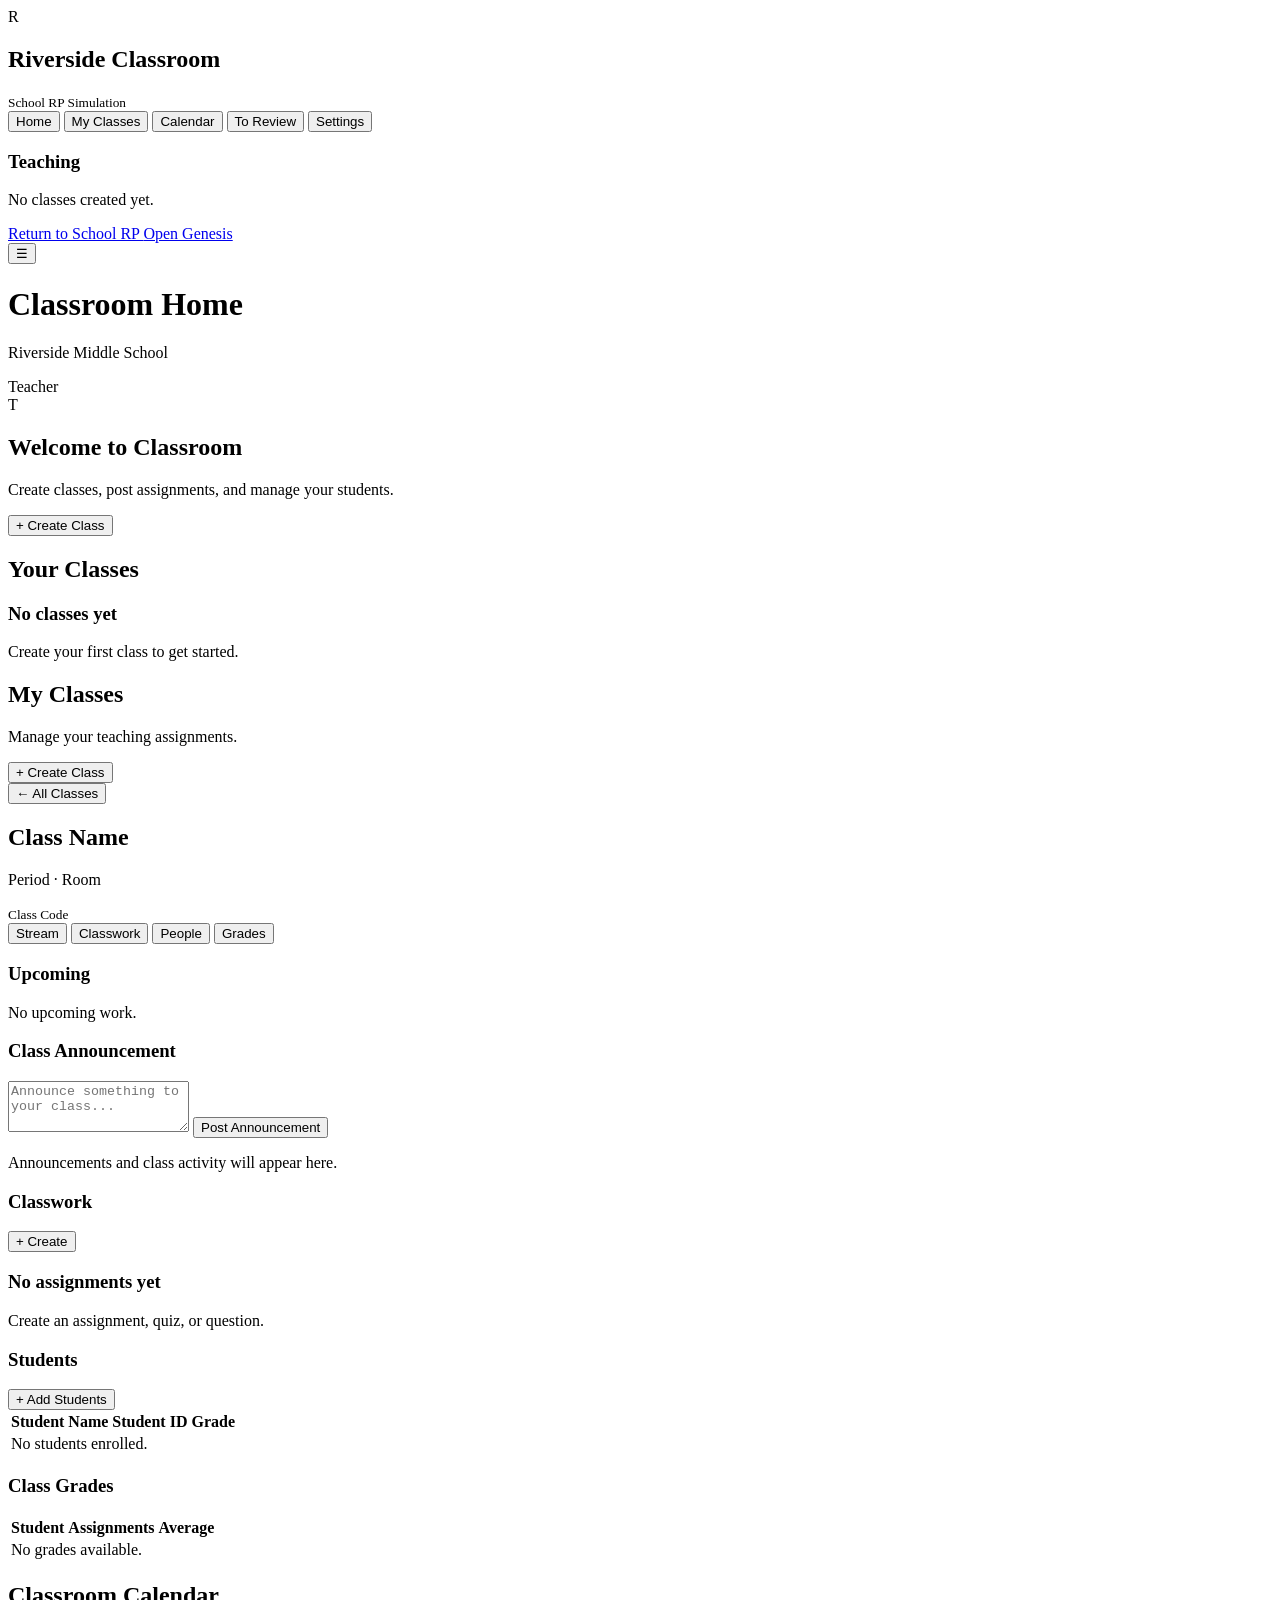
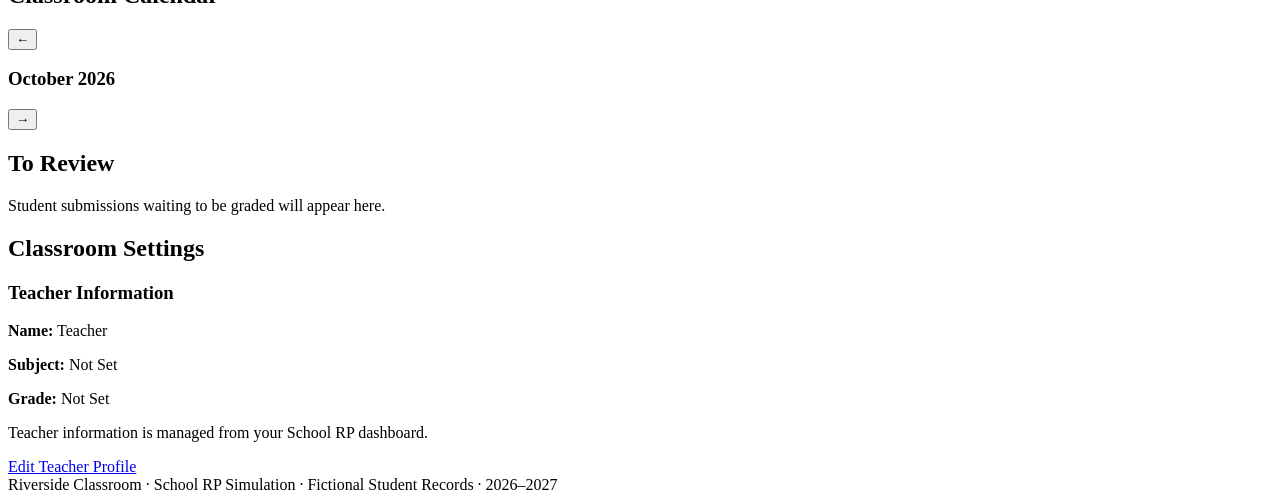
==== classroom.html @ 107ff5e7 "Create classroom.html with application layout Initial creation of classroom.html with structure for " ====
<!DOCTYPE html>
<html lang="en">
<head>
    <meta charset="UTF-8">
    <meta name="viewport"
          content="width=device-width, initial-scale=1.0">

    <title>Riverside Classroom | School RP</title>

    <link rel="stylesheet" href="classroom.css">
    <script src="classroom.js" defer></script>
</head>

<body>

<div class="app-layout">

    <!-- SIDEBAR -->
    <aside class="sidebar" id="sidebar">

        <div class="sidebar-brand">
            <div class="brand-icon">R</div>

            <div>
                <h2>Riverside Classroom</h2>
                <small>School RP Simulation</small>
            </div>
        </div>

        <nav class="sidebar-nav"
             aria-label="Classroom navigation">

            <button class="nav-item active"
                    data-view="home">
                Home
            </button>

            <button class="nav-item"
                    data-view="classes">
                My Classes
            </button>

            <button class="nav-item"
                    data-view="calendar">
                Calendar
            </button>

            <button class="nav-item"
                    data-view="todo">
                To Review
            </button>

            <button class="nav-item"
                    data-view="settings">
                Settings
            </button>

        </nav>

        <div class="sidebar-section">

            <h3>Teaching</h3>

            <div id="sidebarClassList">
                <p class="muted">
                    No classes created yet.
                </p>
            </div>

        </div>

        <div class="sidebar-bottom">

            <a href="index.html">
                Return to School RP
            </a>

            <a href="genesis.html">
                Open Genesis
            </a>

        </div>

    </aside>

    <!-- MAIN APPLICATION -->
    <div class="main-area">

        <!-- TOP HEADER -->
        <header class="topbar">

            <div class="topbar-left">

                <button id="menuToggle"
                        aria-label="Toggle sidebar">
                    ☰
                </button>

                <div>
                    <h1 id="pageTitle">Classroom Home</h1>
                    <p>Riverside Middle School</p>
                </div>

            </div>

            <div class="topbar-right">

                <span id="teacherDisplay">
                    Teacher
                </span>

                <div class="teacher-avatar"
                     aria-label="Teacher profile">
                    T
                </div>

            </div>

        </header>

        <main class="content">

            <!-- HOME PAGE -->
            <section class="view active" id="homeView">

                <div class="welcome-banner">

                    <h2 id="welcomeMessage">
                        Welcome to Classroom
                    </h2>

                    <p>
                        Create classes, post assignments,
                        and manage your students.
                    </p>

                    <button id="homeCreateClass"
                            class="primary-btn">
                        + Create Class
                    </button>

                </div>

                <div class="section-heading">
                    <h2>Your Classes</h2>
                </div>

                <div class="class-grid"
                     id="homeClassGrid">

                    <div class="empty-state">
                        <h3>No classes yet</h3>
                        <p>
                            Create your first class
                            to get started.
                        </p>
                    </div>

                </div>

            </section>

            <!-- MY CLASSES -->
            <section class="view" id="classesView">

                <div class="section-heading">

                    <div>
                        <h2>My Classes</h2>
                        <p>
                            Manage your teaching
                            assignments.
                        </p>
                    </div>

                    <button id="createClassButton"
                            class="primary-btn">
                        + Create Class
                    </button>

                </div>

                <div class="class-grid"
                     id="classGrid">
                </div>

            </section>

            <!-- INDIVIDUAL CLASS -->
            <section class="view" id="classDetailView">

                <button id="backToClasses"
                        class="text-btn">
                    ← All Classes
                </button>

                <div class="class-banner">

                    <h2 id="classTitle">
                        Class Name
                    </h2>

                    <p id="classSubtitle">
                        Period · Room
                    </p>

                    <small id="classCodeDisplay">
                        Class Code
                    </small>

                </div>

                <!-- CLASS TABS -->
                <nav class="class-tabs"
                     aria-label="Class sections">

                    <button class="class-tab active"
                            data-class-tab="stream">
                        Stream
                    </button>

                    <button class="class-tab"
                            data-class-tab="classwork">
                        Classwork
                    </button>

                    <button class="class-tab"
                            data-class-tab="people">
                        People
                    </button>

                    <button class="class-tab"
                            data-class-tab="grades">
                        Grades
                    </button>

                </nav>

                <!-- STREAM -->
                <div class="class-panel active"
                     id="streamPanel">

                    <div class="stream-layout">

                        <aside class="stream-sidebar">

                            <div class="panel-card">
                                <h3>Upcoming</h3>

                                <div id="upcomingWork">
                                    <p class="muted">
                                        No upcoming work.
                                    </p>
                                </div>
                            </div>

                        </aside>

                        <div class="stream-main">

                            <div class="panel-card">

                                <h3>Class Announcement</h3>

                                <textarea
                                    id="announcementText"
                                    rows="3"
                                    placeholder="Announce something to your class..."
                                ></textarea>

                                <button id="postAnnouncement"
                                        class="primary-btn">
                                    Post Announcement
                                </button>

                            </div>

                            <div id="streamPosts">
                                <div class="empty-state">
                                    <p>
                                        Announcements and
                                        class activity will
                                        appear here.
                                    </p>
                                </div>
                            </div>

                        </div>

                    </div>

                </div>

                <!-- CLASSWORK -->
                <div class="class-panel"
                     id="classworkPanel">

                    <div class="section-heading">

                        <h3>Classwork</h3>

                        <button id="openCreateWork"
                                class="primary-btn">
                            + Create
                        </button>

                    </div>

                    <div id="classworkList">

                        <div class="empty-state">
                            <h3>No assignments yet</h3>
                            <p>
                                Create an assignment,
                                quiz, or question.
                            </p>
                        </div>

                    </div>

                </div>

                <!-- PEOPLE -->
                <div class="class-panel"
                     id="peoplePanel">

                    <div class="section-heading">

                        <h3>Students</h3>

                        <button id="addStudentsButton"
                                class="primary-btn">
                            + Add Students
                        </button>

                    </div>

                    <div class="panel-card">

                        <table class="data-table">

                            <thead>
                                <tr>
                                    <th>Student Name</th>
                                    <th>Student ID</th>
                                    <th>Grade</th>
                                </tr>
                            </thead>

                            <tbody id="classStudentList">
                                <tr>
                                    <td colspan="3">
                                        No students enrolled.
                                    </td>
                                </tr>
                            </tbody>

                        </table>

                    </div>

                </div>

                <!-- GRADES -->
                <div class="class-panel"
                     id="gradesPanel">

                    <div class="section-heading">
                        <h3>Class Grades</h3>
                    </div>

                    <div class="panel-card">

                        <div class="table-wrapper">

                            <table class="data-table">

                                <thead>
                                    <tr>
                                        <th>Student</th>
                                        <th>Assignments</th>
                                        <th>Average</th>
                                    </tr>
                                </thead>

                                <tbody id="classGradesBody">
                                    <tr>
                                        <td colspan="3">
                                            No grades available.
                                        </td>
                                    </tr>
                                </tbody>

                            </table>

                        </div>

                    </div>

                </div>

            </section>

            <!-- CALENDAR -->
            <section class="view" id="calendarView">

                <div class="section-heading">
                    <h2>Classroom Calendar</h2>
                </div>

                <div class="panel-card">

                    <div class="calendar-toolbar">

                        <button id="previousMonth">
                            ←
                        </button>

                        <h3 id="calendarMonth">
                            October 2026
                        </h3>

                        <button id="nextMonth">
                            →
                        </button>

                    </div>

                    <div id="calendarGrid"
                         class="calendar-grid">
                    </div>

                </div>

            </section>

            <!-- TO REVIEW -->
            <section class="view" id="todoView">

                <div class="section-heading">
                    <h2>To Review</h2>
                </div>

                <div class="panel-card">

                    <p>
                        Student submissions waiting
                        to be graded will appear here.
                    </p>

                    <div id="reviewList"></div>

                </div>

            </section>

            <!-- SETTINGS -->
            <section class="view" id="settingsView">

                <div class="section-heading">
                    <h2>Classroom Settings</h2>
                </div>

                <div class="panel-card">

                    <h3>Teacher Information</h3>

                    <p>
                        <strong>Name:</strong>
                        <span id="settingsTeacherName">
                            Teacher
                        </span>
                    </p>

                    <p>
                        <strong>Subject:</strong>
                        <span id="settingsTeacherSubject">
                            Not Set
                        </span>
                    </p>

                    <p>
                        <strong>Grade:</strong>
                        <span id="settingsTeacherGrade">
                            Not Set
                        </span>
                    </p>

                    <p class="muted">
                        Teacher information is managed
                        from your School RP dashboard.
                    </p>

                    <a href="index.html">
                        Edit Teacher Profile
                    </a>

                </div>

            </section>

        </main>

    </div>

</div>

<!-- CREATE CLASS DIALOG -->
<dialog id="createClassDialog"
        class="app-dialog">

    <form id="createClassForm">

        <h2>Create Class</h2>

        <label for="newClassName">
            Class Name
        </label>

        <input type="text"
               id="newClassName"
               placeholder="Mathematics 7"
               required>

        <label for="newClassSection">
            Section / Period
        </label>

        <input type="text"
               id="newClassSection"
               placeholder="Period 1">

        <label for="newClassRoom">
            Room
        </label>

        <input type="text"
               id="newClassRoom"
               placeholder="204">

        <label for="newClassSubject">
            Subject
        </label>

        <select id="newClassSubject">
            <option value="Math">Mathematics</option>
            <option value="ELA">English Language Arts</option>
            <option value="Science">Science</option>
            <option value="Social Studies">
                Social Studies
            </option>
            <option value="PE">
                Physical Education
            </option>
            <option value="Art">Art</option>
            <option value="Music">Music</option>
        </select>

        <div class="dialog-actions">

            <button type="button"
                    id="cancelCreateClass">
                Cancel
            </button>

            <button type="submit"
                    class="primary-btn">
                Create Class
            </button>

        </div>

    </form>

</dialog>

<!-- CREATE ASSIGNMENT DIALOG -->
<dialog id="createWorkDialog"
        class="app-dialog">

    <form id="createWorkForm">

        <h2>Create Classwork</h2>

        <label for="workType">
            Type
        </label>

        <select id="workType">
            <option value="assignment">
                Assignment
            </option>
            <option value="quiz">
                Quiz
            </option>
            <option value="question">
                Question
            </option>
            <option value="material">
                Material
            </option>
        </select>

        <label for="workTitle">
            Title
        </label>

        <input type="text"
               id="workTitle"
               placeholder="Chapter 1 Homework"
               required>

        <label for="workInstructions">
            Instructions
        </label>

        <textarea id="workInstructions"
                  rows="4"
                  placeholder="Enter instructions..."></textarea>

        <label for="workPoints">
            Points
        </label>

        <input type="number"
               id="workPoints"
               min="0"
               value="100">

        <label for="workDueDate">
            Due Date
        </label>

        <input type="date"
               id="workDueDate">

        <label for="workTopic">
            Topic
        </label>

        <input type="text"
               id="workTopic"
               placeholder="Unit 1">

        <div class="dialog-actions">

            <button type="button"
                    id="cancelCreateWork">
                Cancel
            </button>

            <button type="submit"
                    class="primary-btn">
                Post Classwork
            </button>

        </div>

    </form>

</dialog>

<!-- QUIZ BUILDER DIALOG -->
<dialog id="quizBuilderDialog"
        class="app-dialog wide-dialog">

    <form id="quizBuilderForm">

        <h2>Quiz Builder</h2>

        <p>
            Create a Forms-style quiz for
            your fictional students.
        </p>

        <label for="quizTitle">
            Quiz Title
        </label>

        <input type="text"
               id="quizTitle"
               placeholder="Unit 1 Quiz"
               required>

        <label for="quizDescription">
            Description
        </label>

        <textarea id="quizDescription"
                  rows="3"></textarea>

        <div id="quizQuestions"></div>

        <button type="button"
                id="addQuizQuestion">
            + Add Question
        </button>

        <div class="dialog-actions">

            <button type="button"
                    id="cancelQuizBuilder">
                Cancel
            </button>

            <button type="submit"
                    class="primary-btn">
                Save Quiz
            </button>

        </div>

    </form>

</dialog>

<!-- ADD STUDENTS DIALOG -->
<dialog id="addStudentsDialog"
        class="app-dialog">

    <h2>Add Fictional Students</h2>

    <p>
        Select students from the
        School RP student directory.
    </p>

    <div id="availableStudents"></div>

    <div class="dialog-actions">

        <button type="button"
                id="closeAddStudents">
            Cancel
        </button>

        <button type="button"
                id="saveClassStudents"
                class="primary-btn">
            Add Selected Students
        </button>

    </div>

</dialog>

<footer class="app-footer">
    Riverside Classroom · School RP Simulation ·
    Fictional Student Records · 2026–2027
</footer>

</body>
</html>
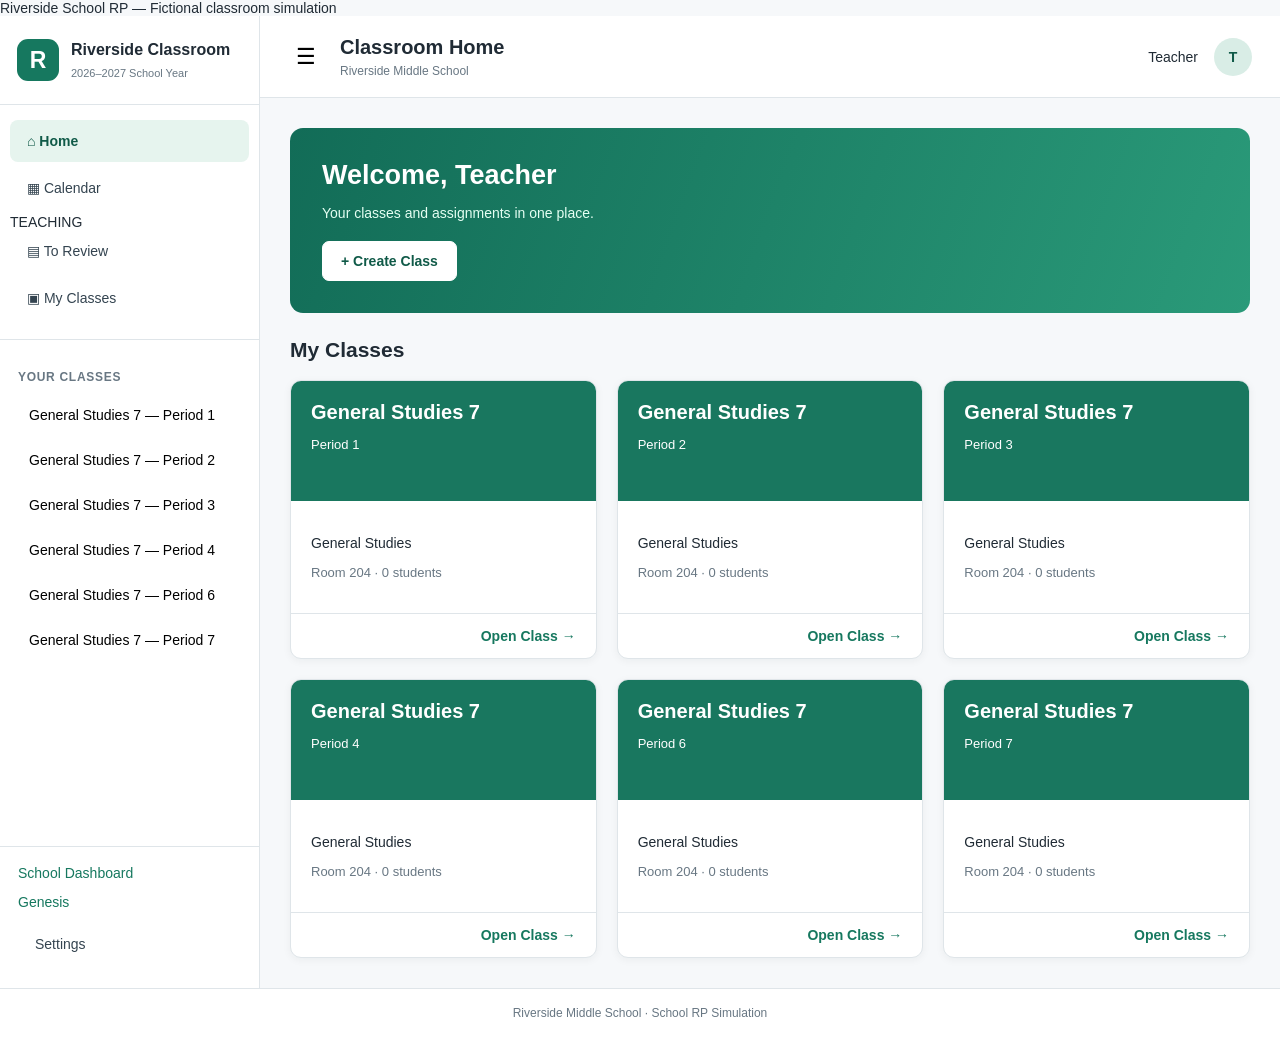
==== commit 361655f9: "Update print statement from 'Hello' to 'Goodbye'" ====
--- a/classroom.html
+++ b/classroom.html
@@ -2,752 +2,730 @@
 <!DOCTYPE html>
 <html lang="en">
 <head>
-    <meta charset="UTF-8">
-    <meta name="viewport"
-          content="width=device-width, initial-scale=1.0">
-
-    <title>Riverside Classroom | School RP</title>
-
-    <link rel="stylesheet" href="classroom.css">
-    <script src="classroom.js" defer></script>
+<meta charset="UTF-8">
+<meta name="viewport" content="width=device-width, initial-scale=1">
+<title>Riverside Classroom | School RP</title>
+<link rel="stylesheet" href="classroom.css">
+<script src="classroom.js" defer></script>
 </head>
 
 <body>
 
+<div class="simulation-notice">
+  Riverside School RP — Fictional classroom simulation
+</div>
+
 <div class="app-layout">
 
-    <!-- SIDEBAR -->
-    <aside class="sidebar" id="sidebar">
-
-        <div class="sidebar-brand">
-            <div class="brand-icon">R</div>
-
-            <div>
-                <h2>Riverside Classroom</h2>
-                <small>School RP Simulation</small>
+  <!-- LEFT SIDEBAR -->
+  <aside class="sidebar" id="sidebar">
+
+    <div class="sidebar-brand">
+      <div class="brand-icon">R</div>
+      <div>
+        <h2>Riverside Classroom</h2>
+        <small>2026–2027 School Year</small>
+      </div>
+    </div>
+
+    <nav class="sidebar-nav">
+
+      <button class="nav-item active" data-view="home">
+        <span>⌂</span> Home
+      </button>
+
+      <button class="nav-item" data-view="calendar">
+        <span>▦</span> Calendar
+      </button>
+
+      <div class="sidebar-label">TEACHING</div>
+
+      <button class="nav-item" data-view="todo">
+        <span>▤</span> To Review
+      </button>
+
+      <button class="nav-item" data-view="classes">
+        <span>▣</span> My Classes
+      </button>
+
+    </nav>
+
+    <div class="sidebar-section">
+      <h3>Your Classes</h3>
+      <div id="sidebarClassList"></div>
+    </div>
+
+    <div class="sidebar-bottom">
+      <a href="index.html">School Dashboard</a>
+      <a href="genesis.html">Genesis</a>
+      <button class="nav-item" data-view="settings">
+        Settings
+      </button>
+    </div>
+
+  </aside>
+
+  <!-- MAIN AREA -->
+  <div class="main-area">
+
+    <header class="topbar">
+
+      <div class="topbar-left">
+        <button id="menuToggle"
+                aria-label="Toggle navigation">
+          ☰
+        </button>
+
+        <div>
+          <h1 id="pageTitle">Classroom</h1>
+          <p>Riverside Middle School</p>
+        </div>
+      </div>
+
+      <div class="topbar-right">
+        <span id="teacherDisplay">Teacher</span>
+        <div class="teacher-avatar">T</div>
+      </div>
+
+    </header>
+
+    <main class="content">
+
+      <!-- HOME -->
+      <section class="view active" id="homeView">
+
+        <div class="welcome-banner">
+          <h2 id="welcomeMessage">Welcome to Classroom</h2>
+          <p>Your classes and assignments in one place.</p>
+
+          <button class="primary-btn" id="homeCreateClass">
+            + Create Class
+          </button>
+        </div>
+
+        <div class="section-heading">
+          <h2>My Classes</h2>
+        </div>
+
+        <div class="class-grid" id="homeClassGrid"></div>
+
+      </section>
+
+      <!-- ALL CLASSES -->
+      <section class="view" id="classesView">
+
+        <div class="section-heading">
+          <h2>Teaching</h2>
+
+          <button class="primary-btn" id="createClassButton">
+            + Create Class
+          </button>
+        </div>
+
+        <div class="class-grid" id="classGrid"></div>
+
+      </section>
+
+      <!-- CLASS DETAIL -->
+      <section class="view" id="classDetailView">
+
+        <button class="text-btn" id="backToClasses">
+          ← All Classes
+        </button>
+
+        <div class="class-banner">
+          <h2 id="classTitle">Class Name</h2>
+          <p id="classSubtitle">Period · Room</p>
+          <small id="classCodeDisplay">Class Code</small>
+        </div>
+
+        <!-- GOOGLE CLASSROOM STYLE TABS -->
+        <nav class="class-tabs">
+
+          <button class="class-tab active"
+                  data-class-tab="stream">
+            Stream
+          </button>
+
+          <button class="class-tab"
+                  data-class-tab="classwork">
+            Classwork
+          </button>
+
+          <button class="class-tab"
+                  data-class-tab="people">
+            People
+          </button>
+
+          <button class="class-tab"
+                  data-class-tab="grades">
+            Grades
+          </button>
+
+        </nav>
+
+        <!-- STREAM -->
+        <div class="class-panel active" id="streamPanel">
+
+          <div class="stream-layout">
+
+            <aside class="stream-sidebar">
+              <div class="panel-card">
+                <h3>Upcoming</h3>
+                <div id="upcomingWork"></div>
+              </div>
+            </aside>
+
+            <div class="stream-main">
+
+              <div class="panel-card">
+                <h3>Announce something to your class</h3>
+
+                <textarea id="announcementText"
+                          rows="3"
+                          placeholder="Share an announcement..."></textarea>
+
+                <button class="primary-btn"
+                        id="postAnnouncement">
+                  Post
+                </button>
+              </div>
+
+              <div id="streamPosts"></div>
+
             </div>
-        </div>
-
-        <nav class="sidebar-nav"
-             aria-label="Classroom navigation">
-
-            <button class="nav-item active"
-                    data-view="home">
-                Home
+
+          </div>
+
+        </div>
+
+        <!-- CLASSWORK -->
+        <div class="class-panel" id="classworkPanel">
+
+          <div class="classwork-toolbar">
+
+            <div class="create-menu-container">
+
+              <button class="create-work-button"
+                      id="openCreateWork"
+                      aria-expanded="false"
+                      aria-controls="createWorkMenu">
+                <span>＋</span> Create
+              </button>
+
+              <div class="create-work-menu"
+                   id="createWorkMenu"
+                   hidden>
+
+                <button data-create-type="assignment">
+                  <span>▤</span> Assignment
+                </button>
+
+                <button data-create-type="quiz">
+                  <span>▤</span> Quiz assignment
+                </button>
+
+                <button data-create-type="question">
+                  <span>?</span> Question
+                </button>
+
+                <button data-create-type="material">
+                  <span>▣</span> Material
+                </button>
+
+                <button data-create-type="reuse">
+                  <span>↪</span> Reuse post
+                </button>
+
+                <hr>
+
+                <button data-create-type="topic">
+                  <span>☷</span> Topic
+                </button>
+
+              </div>
+
+            </div>
+
+            <select id="classworkTopicFilter"
+                    aria-label="Filter by topic">
+              <option value="all">All topics</option>
+            </select>
+
+            <button class="text-btn" id="collapseTopics">
+              Collapse all
             </button>
 
-            <button class="nav-item"
-                    data-view="classes">
-                My Classes
+          </div>
+
+          <div class="classwork-content" id="classworkList">
+            <div class="empty-state">
+              <h3>Share something with your class</h3>
+              <p>
+                Create assignments, quizzes, questions,
+                materials, and topics.
+              </p>
+            </div>
+          </div>
+
+        </div>
+
+        <!-- PEOPLE -->
+        <div class="class-panel" id="peoplePanel">
+
+          <div class="section-heading">
+            <h2>Students</h2>
+
+            <button class="primary-btn"
+                    id="addStudentsButton">
+              + Add Students
             </button>
-
-            <button class="nav-item"
-                    data-view="calendar">
-                Calendar
+          </div>
+
+          <div class="panel-card">
+            <table class="data-table">
+              <thead>
+                <tr>
+                  <th>Name</th>
+                  <th>Student ID</th>
+                  <th>Grade</th>
+                </tr>
+              </thead>
+              <tbody id="classStudentList"></tbody>
+            </table>
+          </div>
+
+        </div>
+
+        <!-- GRADES -->
+        <div class="class-panel" id="gradesPanel">
+
+          <div class="section-heading">
+            <h2>Grades</h2>
+          </div>
+
+          <div class="panel-card">
+            <div class="table-wrapper">
+              <table class="data-table">
+                <thead>
+                  <tr>
+                    <th>Student</th>
+                    <th>Assignments</th>
+                    <th>Average</th>
+                  </tr>
+                </thead>
+                <tbody id="classGradesBody"></tbody>
+              </table>
+            </div>
+          </div>
+
+        </div>
+
+      </section>
+
+      <!-- FULL-PAGE ASSIGNMENT EDITOR -->
+      <section class="view" id="assignmentEditorView">
+
+        <div class="assignment-editor-header">
+
+          <div class="editor-header-left">
+            <button id="closeAssignmentEditor"
+                    class="icon-button"
+                    aria-label="Close assignment editor">
+              ✕
             </button>
 
-            <button class="nav-item"
-                    data-view="todo">
-                To Review
+            <h2 id="assignmentEditorHeading">
+              Assignment
+            </h2>
+          </div>
+
+          <div class="editor-header-right">
+
+            <span id="assignmentSaveStatus">
+              Unsaved changes
+            </span>
+
+            <button class="secondary-btn"
+                    id="saveAssignmentDraft">
+              Save draft
             </button>
 
-            <button class="nav-item"
-                    data-view="settings">
-                Settings
+            <button class="primary-btn"
+                    id="publishAssignment">
+              Assign
             </button>
 
-        </nav>
-
-        <div class="sidebar-section">
-
-            <h3>Teaching</h3>
-
-            <div id="sidebarClassList">
-                <p class="muted">
-                    No classes created yet.
-                </p>
+            <button class="icon-button"
+                    id="assignmentMoreOptions"
+                    aria-label="More assignment options">
+              ⋮
+            </button>
+
+          </div>
+
+        </div>
+
+        <div class="assignment-editor-layout">
+
+          <!-- LEFT EDITOR -->
+          <div class="assignment-main">
+
+            <div class="editor-card">
+
+              <label for="editorAssignmentTitle">
+                Title
+              </label>
+
+              <input type="text"
+                     id="editorAssignmentTitle"
+                     placeholder="Title"
+                     autocomplete="off">
+
+              <label for="editorAssignmentInstructions">
+                Instructions (optional)
+              </label>
+
+              <textarea id="editorAssignmentInstructions"
+                        rows="7"
+                        placeholder="Instructions"></textarea>
+
+              <div class="attachment-section">
+
+                <h3>Attach</h3>
+
+                <div class="attachment-actions">
+
+                  <button id="attachLink"
+                          type="button">
+                    🔗 Link
+                  </button>
+
+                  <button id="attachFile"
+                          type="button">
+                    📎 File
+                  </button>
+
+                  <button id="attachForm"
+                          type="button">
+                    ▤ Riverside Forms
+                  </button>
+
+                </div>
+
+                <div id="assignmentAttachments"></div>
+
+              </div>
+
             </div>
 
-        </div>
-
-        <div class="sidebar-bottom">
-
-            <a href="index.html">
-                Return to School RP
-            </a>
-
-            <a href="genesis.html">
-                Open Genesis
-            </a>
-
-        </div>
-
-    </aside>
-
-    <!-- MAIN APPLICATION -->
-    <div class="main-area">
-
-        <!-- TOP HEADER -->
-        <header class="topbar">
-
-            <div class="topbar-left">
-
-                <button id="menuToggle"
-                        aria-label="Toggle sidebar">
-                    ☰
-                </button>
-
-                <div>
-                    <h1 id="pageTitle">Classroom Home</h1>
-                    <p>Riverside Middle School</p>
-                </div>
-
-            </div>
-
-            <div class="topbar-right">
-
-                <span id="teacherDisplay">
-                    Teacher
-                </span>
-
-                <div class="teacher-avatar"
-                     aria-label="Teacher profile">
-                    T
-                </div>
-
-            </div>
-
-        </header>
-
-        <main class="content">
-
-            <!-- HOME PAGE -->
-            <section class="view active" id="homeView">
-
-                <div class="welcome-banner">
-
-                    <h2 id="welcomeMessage">
-                        Welcome to Classroom
-                    </h2>
-
-                    <p>
-                        Create classes, post assignments,
-                        and manage your students.
-                    </p>
-
-                    <button id="homeCreateClass"
-                            class="primary-btn">
-                        + Create Class
-                    </button>
-
-                </div>
-
-                <div class="section-heading">
-                    <h2>Your Classes</h2>
-                </div>
-
-                <div class="class-grid"
-                     id="homeClassGrid">
-
-                    <div class="empty-state">
-                        <h3>No classes yet</h3>
-                        <p>
-                            Create your first class
-                            to get started.
-                        </p>
-                    </div>
-
-                </div>
-
-            </section>
-
-            <!-- MY CLASSES -->
-            <section class="view" id="classesView">
-
-                <div class="section-heading">
-
-                    <div>
-                        <h2>My Classes</h2>
-                        <p>
-                            Manage your teaching
-                            assignments.
-                        </p>
-                    </div>
-
-                    <button id="createClassButton"
-                            class="primary-btn">
-                        + Create Class
-                    </button>
-
-                </div>
-
-                <div class="class-grid"
-                     id="classGrid">
-                </div>
-
-            </section>
-
-            <!-- INDIVIDUAL CLASS -->
-            <section class="view" id="classDetailView">
-
-                <button id="backToClasses"
-                        class="text-btn">
-                    ← All Classes
-                </button>
-
-                <div class="class-banner">
-
-                    <h2 id="classTitle">
-                        Class Name
-                    </h2>
-
-                    <p id="classSubtitle">
-                        Period · Room
-                    </p>
-
-                    <small id="classCodeDisplay">
-                        Class Code
-                    </small>
-
-                </div>
-
-                <!-- CLASS TABS -->
-                <nav class="class-tabs"
-                     aria-label="Class sections">
-
-                    <button class="class-tab active"
-                            data-class-tab="stream">
-                        Stream
-                    </button>
-
-                    <button class="class-tab"
-                            data-class-tab="classwork">
-                        Classwork
-                    </button>
-
-                    <button class="class-tab"
-                            data-class-tab="people">
-                        People
-                    </button>
-
-                    <button class="class-tab"
-                            data-class-tab="grades">
-                        Grades
-                    </button>
-
-                </nav>
-
-                <!-- STREAM -->
-                <div class="class-panel active"
-                     id="streamPanel">
-
-                    <div class="stream-layout">
-
-                        <aside class="stream-sidebar">
-
-                            <div class="panel-card">
-                                <h3>Upcoming</h3>
-
-                                <div id="upcomingWork">
-                                    <p class="muted">
-                                        No upcoming work.
-                                    </p>
-                                </div>
-                            </div>
-
-                        </aside>
-
-                        <div class="stream-main">
-
-                            <div class="panel-card">
-
-                                <h3>Class Announcement</h3>
-
-                                <textarea
-                                    id="announcementText"
-                                    rows="3"
-                                    placeholder="Announce something to your class..."
-                                ></textarea>
-
-                                <button id="postAnnouncement"
-                                        class="primary-btn">
-                                    Post Announcement
-                                </button>
-
-                            </div>
-
-                            <div id="streamPosts">
-                                <div class="empty-state">
-                                    <p>
-                                        Announcements and
-                                        class activity will
-                                        appear here.
-                                    </p>
-                                </div>
-                            </div>
-
-                        </div>
-
-                    </div>
-
-                </div>
-
-                <!-- CLASSWORK -->
-                <div class="class-panel"
-                     id="classworkPanel">
-
-                    <div class="section-heading">
-
-                        <h3>Classwork</h3>
-
-                        <button id="openCreateWork"
-                                class="primary-btn">
-                            + Create
-                        </button>
-
-                    </div>
-
-                    <div id="classworkList">
-
-                        <div class="empty-state">
-                            <h3>No assignments yet</h3>
-                            <p>
-                                Create an assignment,
-                                quiz, or question.
-                            </p>
-                        </div>
-
-                    </div>
-
-                </div>
-
-                <!-- PEOPLE -->
-                <div class="class-panel"
-                     id="peoplePanel">
-
-                    <div class="section-heading">
-
-                        <h3>Students</h3>
-
-                        <button id="addStudentsButton"
-                                class="primary-btn">
-                            + Add Students
-                        </button>
-
-                    </div>
-
-                    <div class="panel-card">
-
-                        <table class="data-table">
-
-                            <thead>
-                                <tr>
-                                    <th>Student Name</th>
-                                    <th>Student ID</th>
-                                    <th>Grade</th>
-                                </tr>
-                            </thead>
-
-                            <tbody id="classStudentList">
-                                <tr>
-                                    <td colspan="3">
-                                        No students enrolled.
-                                    </td>
-                                </tr>
-                            </tbody>
-
-                        </table>
-
-                    </div>
-
-                </div>
-
-                <!-- GRADES -->
-                <div class="class-panel"
-                     id="gradesPanel">
-
-                    <div class="section-heading">
-                        <h3>Class Grades</h3>
-                    </div>
-
-                    <div class="panel-card">
-
-                        <div class="table-wrapper">
-
-                            <table class="data-table">
-
-                                <thead>
-                                    <tr>
-                                        <th>Student</th>
-                                        <th>Assignments</th>
-                                        <th>Average</th>
-                                    </tr>
-                                </thead>
-
-                                <tbody id="classGradesBody">
-                                    <tr>
-                                        <td colspan="3">
-                                            No grades available.
-                                        </td>
-                                    </tr>
-                                </tbody>
-
-                            </table>
-
-                        </div>
-
-                    </div>
-
-                </div>
-
-            </section>
-
-            <!-- CALENDAR -->
-            <section class="view" id="calendarView">
-
-                <div class="section-heading">
-                    <h2>Classroom Calendar</h2>
-                </div>
-
-                <div class="panel-card">
-
-                    <div class="calendar-toolbar">
-
-                        <button id="previousMonth">
-                            ←
-                        </button>
-
-                        <h3 id="calendarMonth">
-                            October 2026
-                        </h3>
-
-                        <button id="nextMonth">
-                            →
-                        </button>
-
-                    </div>
-
-                    <div id="calendarGrid"
-                         class="calendar-grid">
-                    </div>
-
-                </div>
-
-            </section>
-
-            <!-- TO REVIEW -->
-            <section class="view" id="todoView">
-
-                <div class="section-heading">
-                    <h2>To Review</h2>
-                </div>
-
-                <div class="panel-card">
-
-                    <p>
-                        Student submissions waiting
-                        to be graded will appear here.
-                    </p>
-
-                    <div id="reviewList"></div>
-
-                </div>
-
-            </section>
-
-            <!-- SETTINGS -->
-            <section class="view" id="settingsView">
-
-                <div class="section-heading">
-                    <h2>Classroom Settings</h2>
-                </div>
-
-                <div class="panel-card">
-
-                    <h3>Teacher Information</h3>
-
-                    <p>
-                        <strong>Name:</strong>
-                        <span id="settingsTeacherName">
-                            Teacher
-                        </span>
-                    </p>
-
-                    <p>
-                        <strong>Subject:</strong>
-                        <span id="settingsTeacherSubject">
-                            Not Set
-                        </span>
-                    </p>
-
-                    <p>
-                        <strong>Grade:</strong>
-                        <span id="settingsTeacherGrade">
-                            Not Set
-                        </span>
-                    </p>
-
-                    <p class="muted">
-                        Teacher information is managed
-                        from your School RP dashboard.
-                    </p>
-
-                    <a href="index.html">
-                        Edit Teacher Profile
-                    </a>
-
-                </div>
-
-            </section>
-
-        </main>
-
+          </div>
+
+          <!-- RIGHT SETTINGS -->
+          <aside class="assignment-settings">
+
+            <h3>Assignment Settings</h3>
+
+            <label for="editorAssignmentClass">
+              For
+            </label>
+
+            <select id="editorAssignmentClass"></select>
+
+            <label for="editorAssignmentStudents">
+              Students
+            </label>
+
+            <select id="editorAssignmentStudents">
+              <option value="all">All students</option>
+            </select>
+
+            <label for="editorAssignmentPoints">
+              Points
+            </label>
+
+            <input type="number"
+                   id="editorAssignmentPoints"
+                   value="100"
+                   min="0">
+
+            <label for="editorAssignmentDueDate">
+              Due
+            </label>
+
+            <input type="date"
+                   id="editorAssignmentDueDate">
+
+            <label for="editorAssignmentTopic">
+              Topic
+            </label>
+
+            <select id="editorAssignmentTopic">
+              <option value="">No topic</option>
+            </select>
+
+            <label for="editorAssignmentCategory">
+              Category
+            </label>
+
+            <select id="editorAssignmentCategory">
+              <option value="assignment">Assignment</option>
+              <option value="quiz">Quiz assignment</option>
+              <option value="question">Question</option>
+              <option value="material">Material</option>
+            </select>
+
+          </aside>
+
+        </div>
+
+      </section>
+
+      <!-- CALENDAR -->
+      <section class="view" id="calendarView">
+
+        <div class="section-heading">
+          <h2>Calendar</h2>
+        </div>
+
+        <div class="panel-card">
+
+          <div class="calendar-toolbar">
+            <button id="previousMonth">←</button>
+            <h3 id="calendarMonth"></h3>
+            <button id="nextMonth">→</button>
+          </div>
+
+          <div id="calendarGrid"
+               class="calendar-grid"></div>
+
+        </div>
+
+      </section>
+
+      <!-- TO REVIEW -->
+      <section class="view" id="todoView">
+
+        <div class="section-heading">
+          <h2>To Review</h2>
+        </div>
+
+        <div id="reviewList"></div>
+
+      </section>
+
+      <!-- SETTINGS -->
+      <section class="view" id="settingsView">
+
+        <div class="section-heading">
+          <h2>Settings</h2>
+        </div>
+
+        <div class="panel-card">
+
+          <p>
+            Teacher:
+            <strong id="settingsTeacherName"></strong>
+          </p>
+
+          <p>
+            Subject:
+            <strong id="settingsTeacherSubject"></strong>
+          </p>
+
+          <p>
+            Grade:
+            <strong id="settingsTeacherGrade"></strong>
+          </p>
+
+          <a href="index.html">Edit Teacher Profile</a>
+
+        </div>
+
+      </section>
+
+    </main>
+
+  </div>
+
+</div>
+
+<!-- CREATE CLASS -->
+<dialog class="app-dialog" id="createClassDialog">
+
+  <form id="createClassForm">
+
+    <h2>Create Class</h2>
+
+    <label for="newClassName">Class Name</label>
+    <input id="newClassName" required>
+
+    <label for="newClassSection">Section</label>
+    <input id="newClassSection"
+           placeholder="Period 1">
+
+    <label for="newClassRoom">Room</label>
+    <input id="newClassRoom"
+           placeholder="204">
+
+    <label for="newClassSubject">Subject</label>
+
+    <select id="newClassSubject">
+      <option value="Math">Mathematics</option>
+      <option value="ELA">English</option>
+      <option value="Science">Science</option>
+      <option value="Social Studies">Social Studies</option>
+      <option value="Other">Other</option>
+    </select>
+
+    <div class="dialog-actions">
+      <button type="button" id="cancelCreateClass">
+        Cancel
+      </button>
+
+      <button class="primary-btn" type="submit">
+        Create
+      </button>
     </div>
 
-</div>
-
-<!-- CREATE CLASS DIALOG -->
-<dialog id="createClassDialog"
-        class="app-dialog">
-
-    <form id="createClassForm">
-
-        <h2>Create Class</h2>
-
-        <label for="newClassName">
-            Class Name
-        </label>
-
-        <input type="text"
-               id="newClassName"
-               placeholder="Mathematics 7"
-               required>
-
-        <label for="newClassSection">
-            Section / Period
-        </label>
-
-        <input type="text"
-               id="newClassSection"
-               placeholder="Period 1">
-
-        <label for="newClassRoom">
-            Room
-        </label>
-
-        <input type="text"
-               id="newClassRoom"
-               placeholder="204">
-
-        <label for="newClassSubject">
-            Subject
-        </label>
-
-        <select id="newClassSubject">
-            <option value="Math">Mathematics</option>
-            <option value="ELA">English Language Arts</option>
-            <option value="Science">Science</option>
-            <option value="Social Studies">
-                Social Studies
-            </option>
-            <option value="PE">
-                Physical Education
-            </option>
-            <option value="Art">Art</option>
-            <option value="Music">Music</option>
-        </select>
-
-        <div class="dialog-actions">
-
-            <button type="button"
-                    id="cancelCreateClass">
-                Cancel
-            </button>
-
-            <button type="submit"
-                    class="primary-btn">
-                Create Class
-            </button>
-
-        </div>
-
-    </form>
+  </form>
 
 </dialog>
 
-<!-- CREATE ASSIGNMENT DIALOG -->
-<dialog id="createWorkDialog"
-        class="app-dialog">
-
-    <form id="createWorkForm">
-
-        <h2>Create Classwork</h2>
-
-        <label for="workType">
-            Type
-        </label>
-
-        <select id="workType">
-            <option value="assignment">
-                Assignment
-            </option>
-            <option value="quiz">
-                Quiz
-            </option>
-            <option value="question">
-                Question
-            </option>
-            <option value="material">
-                Material
-            </option>
-        </select>
-
-        <label for="workTitle">
-            Title
-        </label>
-
-        <input type="text"
-               id="workTitle"
-               placeholder="Chapter 1 Homework"
-               required>
-
-        <label for="workInstructions">
-            Instructions
-        </label>
-
-        <textarea id="workInstructions"
-                  rows="4"
-                  placeholder="Enter instructions..."></textarea>
-
-        <label for="workPoints">
-            Points
-        </label>
-
-        <input type="number"
-               id="workPoints"
-               min="0"
-               value="100">
-
-        <label for="workDueDate">
-            Due Date
-        </label>
-
-        <input type="date"
-               id="workDueDate">
-
-        <label for="workTopic">
-            Topic
-        </label>
-
-        <input type="text"
-               id="workTopic"
-               placeholder="Unit 1">
-
-        <div class="dialog-actions">
-
-            <button type="button"
-                    id="cancelCreateWork">
-                Cancel
-            </button>
-
-            <button type="submit"
-                    class="primary-btn">
-                Post Classwork
-            </button>
-
-        </div>
-
-    </form>
+<!-- CREATE TOPIC -->
+<dialog class="app-dialog" id="createTopicDialog">
+
+  <form id="createTopicForm">
+
+    <h2>Create Topic</h2>
+
+    <label for="newTopicName">Topic Name</label>
+
+    <input id="newTopicName"
+           placeholder="Unit 1"
+           required>
+
+    <div class="dialog-actions">
+
+      <button type="button" id="cancelCreateTopic">
+        Cancel
+      </button>
+
+      <button type="submit" class="primary-btn">
+        Add
+      </button>
+
+    </div>
+
+  </form>
 
 </dialog>
 
-<!-- QUIZ BUILDER DIALOG -->
-<dialog id="quizBuilderDialog"
-        class="app-dialog wide-dialog">
-
-    <form id="quizBuilderForm">
-
-        <h2>Quiz Builder</h2>
-
-        <p>
-            Create a Forms-style quiz for
-            your fictional students.
-        </p>
-
-        <label for="quizTitle">
-            Quiz Title
-        </label>
-
-        <input type="text"
-               id="quizTitle"
-               placeholder="Unit 1 Quiz"
-               required>
-
-        <label for="quizDescription">
-            Description
-        </label>
-
-        <textarea id="quizDescription"
-                  rows="3"></textarea>
-
-        <div id="quizQuestions"></div>
-
-        <button type="button"
-                id="addQuizQuestion">
-            + Add Question
-        </button>
-
-        <div class="dialog-actions">
-
-            <button type="button"
-                    id="cancelQuizBuilder">
-                Cancel
-            </button>
-
-            <button type="submit"
-                    class="primary-btn">
-                Save Quiz
-            </button>
-
-        </div>
-
-    </form>
+<!-- ADD STUDENTS -->
+<dialog class="app-dialog" id="addStudentsDialog">
+
+  <h2>Add Fictional Students</h2>
+
+  <p>Select students for this class.</p>
+
+  <div id="availableStudents"></div>
+
+  <div class="dialog-actions">
+
+    <button id="closeAddStudents">
+      Cancel
+    </button>
+
+    <button id="saveClassStudents"
+            class="primary-btn">
+      Add Students
+    </button>
+
+  </div>
 
 </dialog>
 
-<!-- ADD STUDENTS DIALOG -->
-<dialog id="addStudentsDialog"
-        class="app-dialog">
-
-    <h2>Add Fictional Students</h2>
-
-    <p>
-        Select students from the
-        School RP student directory.
-    </p>
-
-    <div id="availableStudents"></div>
+<!-- LEGACY COMPATIBILITY -->
+<!-- These are retained temporarily until classroom.js
+     is upgraded to the new assignment editor. -->
+
+<dialog class="app-dialog" id="createWorkDialog">
+
+  <form id="createWorkForm">
+
+    <h2>Create Classwork</h2>
+
+    <label for="workType">Type</label>
+
+    <select id="workType">
+      <option value="assignment">Assignment</option>
+      <option value="quiz">Quiz</option>
+      <option value="question">Question</option>
+      <option value="material">Material</option>
+    </select>
+
+    <label for="workTitle">Title</label>
+    <input id="workTitle" required>
+
+    <label for="workInstructions">Instructions</label>
+    <textarea id="workInstructions"></textarea>
+
+    <label for="workPoints">Points</label>
+    <input id="workPoints" type="number" value="100">
+
+    <label for="workDueDate">Due</label>
+    <input id="workDueDate" type="date">
+
+    <label for="workTopic">Topic</label>
+    <input id="workTopic">
 
     <div class="dialog-actions">
-
-        <button type="button"
-                id="closeAddStudents">
-            Cancel
-        </button>
-
-        <button type="button"
-                id="saveClassStudents"
-                class="primary-btn">
-            Add Selected Students
-        </button>
-
+      <button type="button" id="cancelCreateWork">
+        Cancel
+      </button>
+      <button type="submit" class="primary-btn">
+        Save
+      </button>
     </div>
 
+  </form>
+
 </dialog>
 
+<dialog class="app-dialog wide-dialog"
+        id="quizBuilderDialog">
+
+  <form id="quizBuilderForm">
+
+    <h2>Quiz Builder</h2>
+
+    <label for="quizTitle">Quiz Title</label>
+    <input id="quizTitle" required>
+
+    <label for="quizDescription">Description</label>
+    <textarea id="quizDescription"></textarea>
+
+    <div id="quizQuestions"></div>
+
+    <button type="button" id="addQuizQuestion">
+      + Add Question
+    </button>
+
+    <div class="dialog-actions">
+      <button type="button" id="cancelQuizBuilder">
+        Cancel
+      </button>
+      <button type="submit" class="primary-btn">
+        Save Quiz
+      </button>
+    </div>
+
+  </form>
+
+</dialog>
+
 <footer class="app-footer">
-    Riverside Classroom · School RP Simulation ·
-    Fictional Student Records · 2026–2027
+  Riverside Middle School · School RP Simulation
 </footer>
 
 </body>
--- a/classroom.css
+++ b/classroom.css
@@ -0,0 +1,790 @@
+
+/* =========================================
+   RIVERSIDE CLASSROOM
+   SCHOOL RP SIMULATION
+========================================= */
+
+:root {
+    --primary: #16785f;
+    --primary-dark: #105a48;
+    --primary-light: #e6f4ee;
+    --background: #f6f8fa;
+    --surface: #ffffff;
+    --text: #202b35;
+    --muted: #687783;
+    --border: #dfe5e9;
+    --shadow: 0 2px 8px rgba(20, 35, 45, 0.05);
+}
+
+* {
+    box-sizing: border-box;
+}
+
+body {
+    margin: 0;
+    font-family: Arial, Helvetica, sans-serif;
+    font-size: 14px;
+    color: var(--text);
+    background: var(--background);
+}
+
+button,
+input,
+select,
+textarea {
+    font: inherit;
+}
+
+button {
+    cursor: pointer;
+}
+
+a {
+    color: var(--primary);
+    text-decoration: none;
+}
+
+a:hover {
+    text-decoration: underline;
+}
+
+.muted {
+    color: var(--muted);
+    font-size: 13px;
+}
+
+/* =========================================
+   APP LAYOUT
+========================================= */
+
+.app-layout {
+    display: flex;
+    min-height: calc(100vh - 50px);
+}
+
+.sidebar {
+    width: 260px;
+    flex-shrink: 0;
+    background: var(--surface);
+    border-right: 1px solid var(--border);
+    display: flex;
+    flex-direction: column;
+    min-height: 100vh;
+}
+
+.sidebar-brand {
+    display: flex;
+    align-items: center;
+    gap: 12px;
+    padding: 23px 17px;
+    border-bottom: 1px solid var(--border);
+}
+
+.brand-icon {
+    width: 42px;
+    height: 42px;
+    background: var(--primary);
+    color: white;
+    display: flex;
+    align-items: center;
+    justify-content: center;
+    border-radius: 11px;
+    font-size: 23px;
+    font-weight: bold;
+}
+
+.sidebar-brand h2 {
+    margin: 0 0 5px;
+    font-size: 16px;
+}
+
+.sidebar-brand small {
+    color: var(--muted);
+    font-size: 11px;
+}
+
+.sidebar-nav {
+    padding: 15px 10px;
+}
+
+.nav-item {
+    display: block;
+    width: 100%;
+    border: none;
+    background: transparent;
+    text-align: left;
+    padding: 13px 17px;
+    border-radius: 8px;
+    margin-bottom: 5px;
+    color: #344450;
+    font-weight: 500;
+}
+
+.nav-item:hover {
+    background: #f1f5f4;
+}
+
+.nav-item.active {
+    background: var(--primary-light);
+    color: var(--primary-dark);
+    font-weight: bold;
+}
+
+.sidebar-section {
+    padding: 18px;
+    border-top: 1px solid var(--border);
+}
+
+.sidebar-section h3 {
+    font-size: 12px;
+    text-transform: uppercase;
+    letter-spacing: 0.7px;
+    color: var(--muted);
+}
+
+.sidebar-class {
+    display: block;
+    padding: 11px;
+    margin-top: 7px;
+    background: transparent;
+    border: none;
+    border-radius: 6px;
+    width: 100%;
+    text-align: left;
+}
+
+.sidebar-class:hover {
+    background: var(--primary-light);
+}
+
+.sidebar-bottom {
+    margin-top: auto;
+    padding: 18px;
+    border-top: 1px solid var(--border);
+    display: flex;
+    flex-direction: column;
+    gap: 13px;
+}
+
+/* =========================================
+   MAIN AREA / HEADER
+========================================= */
+
+.main-area {
+    flex: 1;
+    min-width: 0;
+}
+
+.topbar {
+    background: white;
+    border-bottom: 1px solid var(--border);
+    min-height: 82px;
+    padding: 15px 28px;
+    display: flex;
+    justify-content: space-between;
+    align-items: center;
+    gap: 20px;
+}
+
+.topbar-left,
+.topbar-right {
+    display: flex;
+    align-items: center;
+    gap: 16px;
+}
+
+.topbar h1 {
+    font-size: 20px;
+    margin: 0 0 5px;
+}
+
+.topbar p {
+    margin: 0;
+    font-size: 12px;
+    color: var(--muted);
+}
+
+#menuToggle {
+    border: none;
+    background: transparent;
+    font-size: 22px;
+    padding: 8px;
+    border-radius: 6px;
+}
+
+#menuToggle:hover {
+    background: #eef2f4;
+}
+
+.teacher-avatar {
+    width: 38px;
+    height: 38px;
+    background: #d9ede6;
+    color: var(--primary-dark);
+    border-radius: 50%;
+    display: flex;
+    align-items: center;
+    justify-content: center;
+    font-weight: bold;
+}
+
+.content {
+    max-width: 1450px;
+    padding: 30px;
+    margin: 0 auto;
+}
+
+/* =========================================
+   VIEWS
+========================================= */
+
+.view {
+    display: none;
+}
+
+.view.active {
+    display: block;
+}
+
+.section-heading {
+    display: flex;
+    align-items: center;
+    justify-content: space-between;
+    gap: 16px;
+    margin: 25px 0 18px;
+}
+
+.section-heading h2,
+.section-heading h3 {
+    margin: 0;
+}
+
+.section-heading p {
+    color: var(--muted);
+    font-size: 13px;
+}
+
+.welcome-banner {
+    background: linear-gradient(
+        110deg,
+        #126c57,
+        #2a9a79
+    );
+    border-radius: 13px;
+    padding: 32px;
+    color: white;
+}
+
+.welcome-banner h2 {
+    margin: 0 0 10px;
+    font-size: 27px;
+}
+
+.welcome-banner p {
+    margin-bottom: 20px;
+    color: #e5fff3;
+}
+
+/* =========================================
+   BUTTONS
+========================================= */
+
+.primary-btn {
+    background: var(--primary);
+    border: 1px solid var(--primary);
+    color: white;
+    padding: 11px 18px;
+    border-radius: 7px;
+    font-weight: bold;
+}
+
+.primary-btn:hover {
+    background: var(--primary-dark);
+}
+
+.welcome-banner .primary-btn {
+    background: white;
+    color: var(--primary-dark);
+    border-color: white;
+}
+
+.text-btn {
+    background: transparent;
+    color: var(--primary);
+    border: none;
+    padding: 10px 0;
+    font-weight: bold;
+}
+
+/* =========================================
+   CLASS CARDS
+========================================= */
+
+.class-grid {
+    display: grid;
+    grid-template-columns:
+        repeat(auto-fill, minmax(260px, 1fr));
+    gap: 20px;
+}
+
+.class-card {
+    background: white;
+    border: 1px solid var(--border);
+    border-radius: 11px;
+    overflow: hidden;
+    box-shadow: var(--shadow);
+    cursor: pointer;
+    transition: transform 0.15s;
+}
+
+.class-card:hover {
+    transform: translateY(-3px);
+}
+
+.class-card-header {
+    background: #19775f;
+    color: white;
+    min-height: 120px;
+    padding: 20px;
+}
+
+.class-card-header h3 {
+    margin: 0 0 10px;
+    font-size: 20px;
+}
+
+.class-card-header p {
+    font-size: 13px;
+}
+
+.class-card-body {
+    padding: 20px;
+    min-height: 95px;
+}
+
+.class-card-footer {
+    border-top: 1px solid var(--border);
+    padding: 14px 20px;
+    text-align: right;
+    color: var(--primary);
+    font-weight: bold;
+}
+
+.empty-state {
+    background: white;
+    border: 1px dashed #c7d5cf;
+    border-radius: 10px;
+    padding: 40px 25px;
+    text-align: center;
+    color: var(--muted);
+}
+
+.empty-state h3 {
+    color: var(--text);
+}
+
+/* =========================================
+   CLASS DETAIL
+========================================= */
+
+.class-banner {
+    margin-top: 15px;
+    background: linear-gradient(
+        120deg,
+        #196d59,
+        #399c83
+    );
+    padding: 35px;
+    color: white;
+    border-radius: 12px;
+}
+
+.class-banner h2 {
+    font-size: 28px;
+    margin: 0 0 10px;
+}
+
+.class-banner p {
+    margin: 0 0 15px;
+}
+
+.class-banner small {
+    background: rgba(255,255,255,0.18);
+    padding: 7px 10px;
+    border-radius: 5px;
+}
+
+.class-tabs {
+    display: flex;
+    gap: 8px;
+    border-bottom: 1px solid var(--border);
+    margin: 22px 0;
+    overflow-x: auto;
+}
+
+.class-tab {
+    background: transparent;
+    border: none;
+    padding: 14px 20px;
+    color: var(--muted);
+    white-space: nowrap;
+}
+
+.class-tab:hover {
+    color: var(--primary);
+}
+
+.class-tab.active {
+    color: var(--primary);
+    font-weight: bold;
+    border-bottom: 3px solid var(--primary);
+}
+
+.class-panel {
+    display: none;
+}
+
+.class-panel.active {
+    display: block;
+}
+
+/* =========================================
+   STREAM
+========================================= */
+
+.stream-layout {
+    display: grid;
+    grid-template-columns: 220px 1fr;
+    gap: 20px;
+}
+
+.panel-card {
+    background: white;
+    border: 1px solid var(--border);
+    border-radius: 10px;
+    padding: 23px;
+    margin-bottom: 20px;
+    box-shadow: var(--shadow);
+}
+
+.panel-card h3 {
+    margin-top: 0;
+}
+
+.stream-main textarea {
+    width: 100%;
+    margin: 12px 0;
+}
+
+.stream-post {
+    background: white;
+    border: 1px solid var(--border);
+    border-radius: 9px;
+    padding: 20px;
+    margin-bottom: 15px;
+}
+
+.stream-post h3 {
+    margin: 0 0 8px;
+}
+
+.stream-post small {
+    color: var(--muted);
+}
+
+/* =========================================
+   CLASSWORK
+========================================= */
+
+.work-item {
+    background: white;
+    border: 1px solid var(--border);
+    border-radius: 9px;
+    padding: 20px;
+    margin-bottom: 13px;
+}
+
+.work-item h3 {
+    margin: 0 0 8px;
+}
+
+.work-item p {
+    color: var(--muted);
+    font-size: 13px;
+}
+
+.work-topic {
+    color: var(--primary);
+    font-weight: bold;
+    font-size: 12px;
+    margin-bottom: 10px;
+}
+
+/* =========================================
+   TABLES
+========================================= */
+
+.table-wrapper {
+    overflow-x: auto;
+}
+
+.data-table {
+    width: 100%;
+    border-collapse: collapse;
+}
+
+.data-table th {
+    text-align: left;
+    background: #f0f5f2;
+    color: #355347;
+    padding: 13px;
+    border-bottom: 1px solid var(--border);
+}
+
+.data-table td {
+    padding: 13px;
+    border-bottom: 1px solid var(--border);
+}
+
+.data-table tbody tr:hover {
+    background: #f7faf8;
+}
+
+/* =========================================
+   CALENDAR
+========================================= */
+
+.calendar-toolbar {
+    display: flex;
+    justify-content: center;
+    align-items: center;
+    gap: 25px;
+    margin-bottom: 20px;
+}
+
+.calendar-toolbar button {
+    background: white;
+    border: 1px solid var(--border);
+    border-radius: 6px;
+    padding: 8px 14px;
+}
+
+.calendar-grid {
+    display: grid;
+    grid-template-columns: repeat(7, minmax(0, 1fr));
+    gap: 1px;
+    background: var(--border);
+    border: 1px solid var(--border);
+}
+
+.calendar-day {
+    background: white;
+    min-height: 95px;
+    padding: 10px;
+    font-size: 13px;
+}
+
+.calendar-day.today {
+    background: var(--primary-light);
+}
+
+.calendar-event {
+    background: #d8eee4;
+    color: #145c47;
+    padding: 5px;
+    border-radius: 4px;
+    margin-top: 6px;
+    font-size: 11px;
+    overflow-wrap: anywhere;
+}
+
+/* =========================================
+   FORMS / DIALOGS
+========================================= */
+
+input,
+select,
+textarea {
+    background: white;
+    border: 1px solid #cbd7d0;
+    border-radius: 6px;
+    padding: 11px;
+    color: var(--text);
+}
+
+input:focus,
+select:focus,
+textarea:focus {
+    outline: 2px solid #77bba5;
+    outline-offset: 1px;
+}
+
+.app-dialog {
+    width: min(95vw, 490px);
+    max-height: 88vh;
+    overflow-y: auto;
+    border: none;
+    border-radius: 12px;
+    padding: 28px;
+    box-shadow: 0 15px 60px rgba(0,0,0,0.25);
+}
+
+.app-dialog::backdrop {
+    background: rgba(10,25,20,0.5);
+}
+
+.app-dialog h2 {
+    margin-top: 0;
+}
+
+.app-dialog form {
+    display: flex;
+    flex-direction: column;
+    gap: 12px;
+}
+
+.app-dialog label {
+    font-weight: bold;
+    font-size: 13px;
+    margin-top: 6px;
+}
+
+.app-dialog input,
+.app-dialog select,
+.app-dialog textarea {
+    width: 100%;
+}
+
+.wide-dialog {
+    width: min(95vw, 760px);
+}
+
+.dialog-actions {
+    display: flex;
+    justify-content: flex-end;
+    gap: 12px;
+    margin-top: 20px;
+}
+
+.dialog-actions button {
+    padding: 11px 17px;
+    border-radius: 6px;
+    border: 1px solid var(--border);
+}
+
+.dialog-actions .primary-btn {
+    border-color: var(--primary);
+}
+
+.quiz-question {
+    padding: 18px;
+    border: 1px solid var(--border);
+    border-radius: 8px;
+    margin: 12px 0;
+}
+
+.quiz-question input,
+.quiz-question select {
+    margin: 8px 0;
+}
+
+/* =========================================
+   FOOTER
+========================================= */
+
+.app-footer {
+    background: white;
+    border-top: 1px solid var(--border);
+    padding: 17px;
+    text-align: center;
+    color: var(--muted);
+    font-size: 12px;
+}
+
+/* =========================================
+   SIDEBAR COLLAPSE
+========================================= */
+
+.sidebar.collapsed {
+    display: none;
+}
+
+/* =========================================
+   MOBILE RESPONSIVE
+========================================= */
+
+@media (max-width: 900px) {
+    .sidebar {
+        width: 220px;
+    }
+
+    .stream-layout {
+        grid-template-columns: 1fr;
+    }
+}
+
+@media (max-width: 650px) {
+    .app-layout {
+        flex-direction: column;
+    }
+
+    .sidebar {
+        width: 100%;
+        min-height: auto;
+    }
+
+    .sidebar-brand {
+        padding: 15px;
+    }
+
+    .sidebar-nav {
+        display: flex;
+        overflow-x: auto;
+        padding: 8px;
+    }
+
+    .nav-item {
+        width: auto;
+        white-space: nowrap;
+    }
+
+    .sidebar-section,
+    .sidebar-bottom {
+        display: none;
+    }
+
+    .topbar {
+        padding: 14px;
+    }
+
+    .topbar h1 {
+        font-size: 17px;
+    }
+
+    .content {
+        padding: 15px;
+    }
+
+    .welcome-banner,
+    .class-banner {
+        padding: 23px;
+    }
+
+    .class-grid {
+        grid-template-columns: 1fr;
+    }
+
+    .calendar-day {
+        min-height: 60px;
+        padding: 4px;
+        font-size: 11px;
+    }
+
+    .calendar-event {
+        font-size: 9px;
+    }
+
+    .app-dialog {
+        padding: 20px;
+    }
+}
